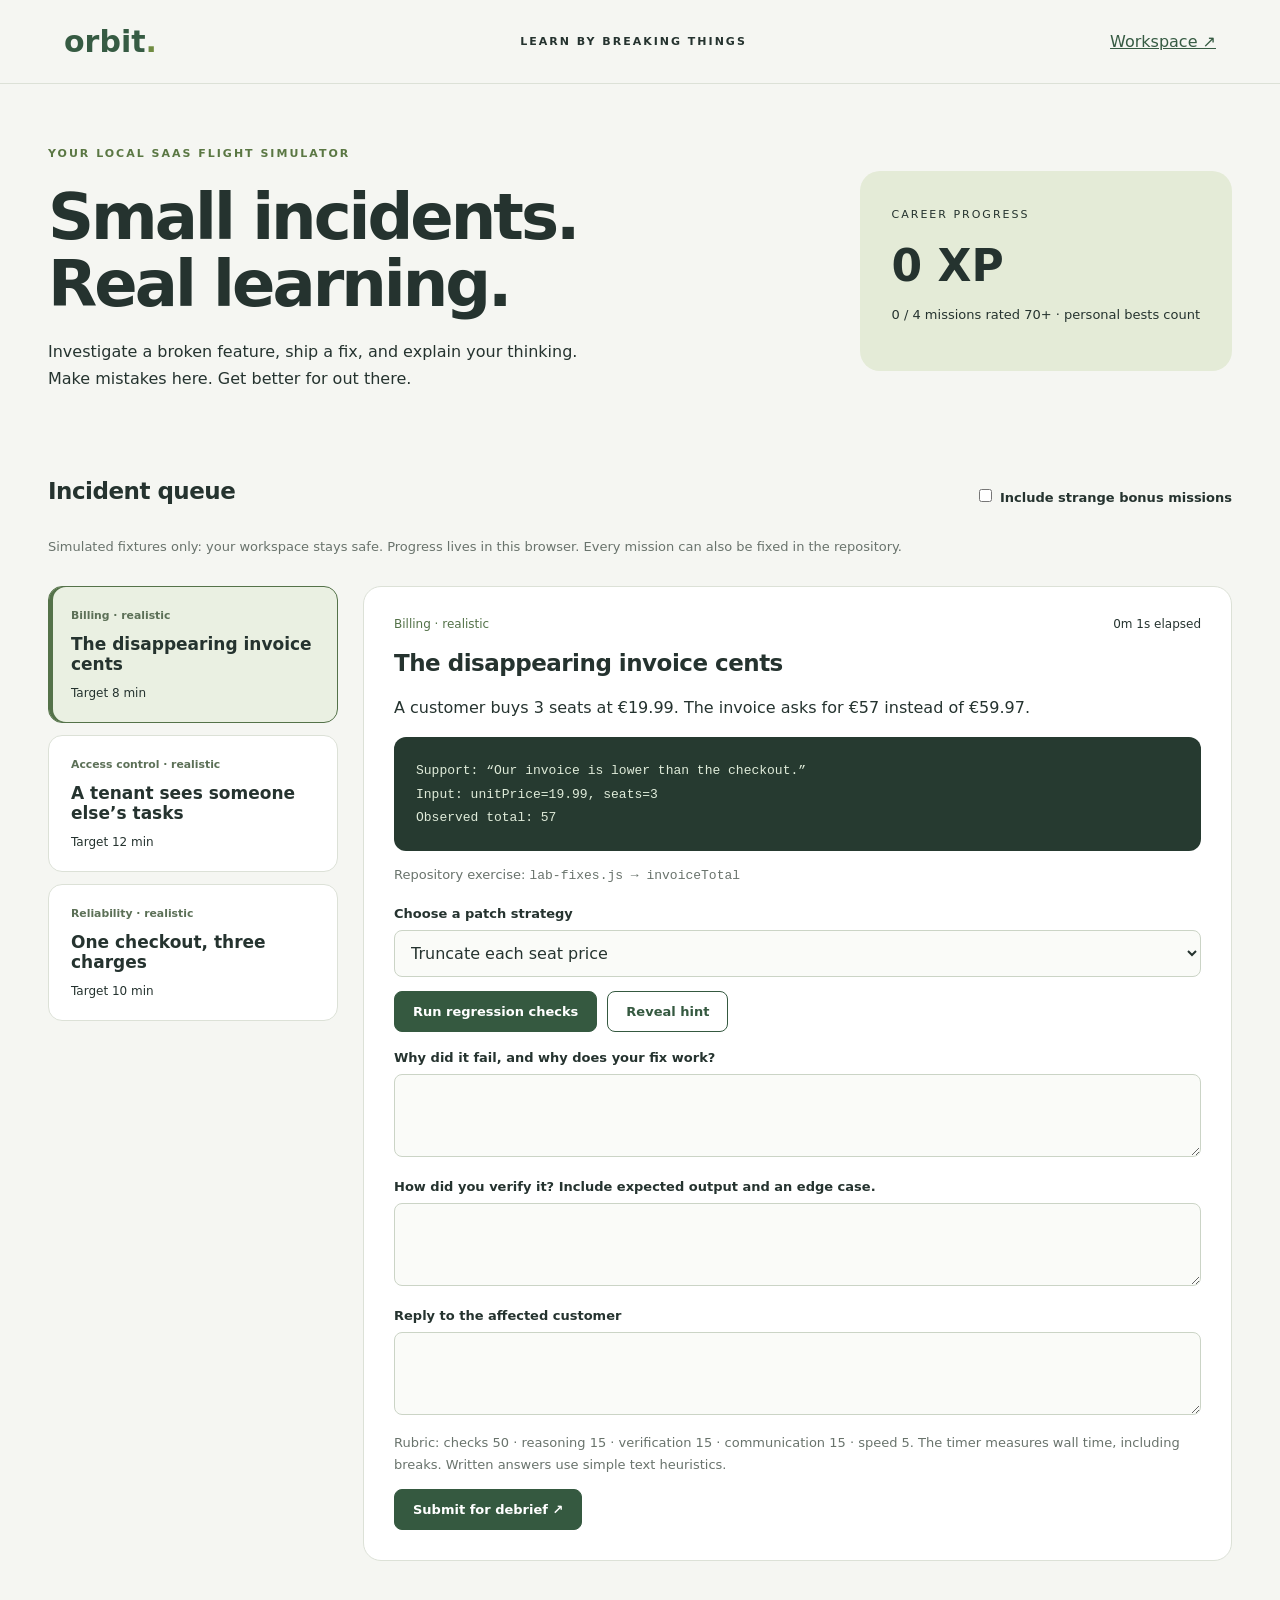
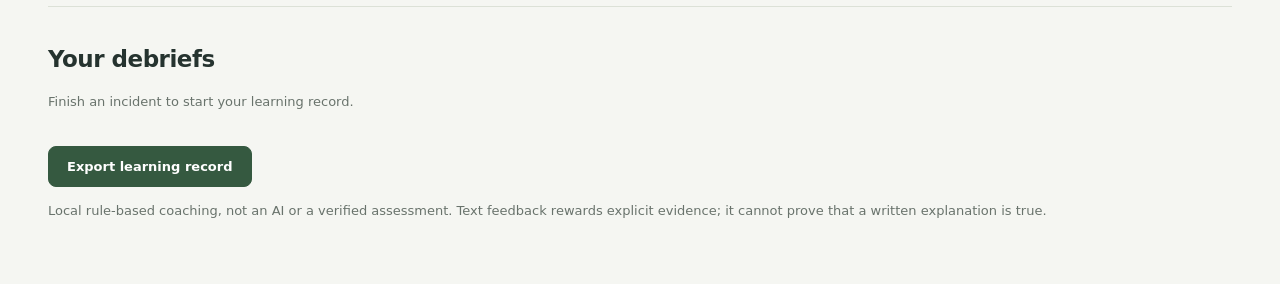
==== lab.html @ 15113c75 "Add challenge lab and incident exercises with tests - Updated .gitignore to include workflow files. " ====
<!doctype html>
<html lang="en">
<head><meta charset="utf-8"><meta name="viewport" content="width=device-width,initial-scale=1"><title>Orbit — Challenge lab</title><link rel="stylesheet" href="lab.css"></head>
<body>
<header><a class="brand" href="index.html">orbit<span>.</span></a><span>LEARN BY BREAKING THINGS</span><a href="index.html">Workspace ↗</a></header>
<main>
  <section class="hero"><div><p class="eyebrow">YOUR LOCAL SAAS FLIGHT SIMULATOR</p><h1>Small incidents.<br>Real learning.</h1><p>Investigate a broken feature, ship a fix, and explain your thinking. Make mistakes here. Get better for out there.</p></div><div class="rank"><span>CAREER PROGRESS</span><strong id="xp">0 XP</strong><p id="progress">Your first incident is waiting.</p></div></section>
  <div class="toolbar"><h2>Incident queue</h2><label><input type="checkbox" id="bonus"> Include strange bonus missions</label></div>
  <p class="muted">Simulated fixtures only: your workspace stays safe. Progress lives in this browser. Every mission can also be fixed in the repository.</p>
  <div class="layout"><nav id="missions" aria-label="Choose an incident"></nav><section id="incident" aria-live="polite"></section></div>
  <section class="history"><h2>Your debriefs</h2><div id="history"></div><button id="export" type="button">Export learning record</button><p class="muted">Local rule-based coaching, not an AI or a verified assessment. Text feedback rewards explicit evidence; it cannot prove that a written explanation is true.</p></section>
</main><script src="lab-engine.js"></script><script src="lab.js"></script>
</body></html>
---- lab.css ----
:root{font-family:system-ui,sans-serif;color:#25332f;background:#f5f6f2;font-synthesis:none}*{box-sizing:border-box}body{margin:0}header{padding:24px 5%;display:flex;align-items:center;justify-content:space-between;border-bottom:1px solid #dce1d7;gap:20px}a{color:#365b43}header>span,.eyebrow{font-size:11px;letter-spacing:2px;font-weight:700}.brand{font-size:30px;font-weight:800;text-decoration:none}.brand span{color:#708c42}main{max-width:1240px;margin:auto;padding:50px 28px}.hero{display:flex;justify-content:space-between;gap:40px;align-items:center;margin-bottom:50px}.hero h1{font-size:clamp(40px,5vw,66px);letter-spacing:-3px;line-height:1.05;margin:20px 0}.hero p{max-width:560px;line-height:1.7}.eyebrow{color:#5a7743}.rank{background:#e4ebd7;padding:32px;border-radius:20px;min-width:260px}.rank>span{font-size:11px;letter-spacing:2px}.rank strong{display:block;font-size:44px;margin-top:18px}.rank p{font-size:13px}.toolbar{display:flex;justify-content:space-between;gap:20px;align-items:center}.toolbar label{font-size:13px}.muted{color:#69736c;font-size:13px;line-height:1.7}.layout{display:grid;grid-template-columns:290px minmax(0,1fr);gap:25px;margin-top:28px}#missions{display:flex;flex-direction:column;gap:12px}.mission{display:flex;flex-direction:column;gap:12px;text-align:left;background:white;color:#25332f;border:1px solid #dce1d7;border-radius:14px;padding:22px}.mission.selected{border-color:#547249;background:#eaf0e2;box-shadow:inset 4px 0 #547249}.mission small{color:#5c7057}.mission strong{font-size:17px}.mission span{font-size:12px;font-weight:400}#incident{background:white;border:1px solid #dce1d7;border-radius:18px;padding:30px}h2{font-size:23px;letter-spacing:-.5px}p,li{line-height:1.65}pre{white-space:pre-wrap;overflow-wrap:anywhere;background:#263a30;color:#dfebd9;padding:22px;border-radius:12px;line-height:1.8;font-size:13px}.incident-head{display:flex;justify-content:space-between;gap:15px;font-size:12px}.pill{color:#547249}.actions{display:flex;gap:10px;margin-top:14px;flex-wrap:wrap}label{display:block;font-size:13px;font-weight:600;margin:18px 0 9px}select,textarea{width:100%;border:1px solid #cbd4c6;border-radius:8px;padding:12px;font:inherit;color:inherit;background:#fafbf8}textarea{resize:vertical}button{font:inherit;font-size:13px;font-weight:600;cursor:pointer;border:1px solid #355940;background:#355940;color:white;border-radius:8px;padding:12px 18px}button:hover{filter:brightness(.94)}button.quiet{background:white;color:#355940}:focus-visible{outline:3px solid #b59441;outline-offset:3px}.test{font-family:monospace;font-size:12px;padding:10px;border-radius:6px}.pass{background:#edf4e6;color:#37502d}.fail{background:#fff0e9;color:#9a3f25}#debrief:not(:empty){background:#f1f5e9;border-radius:12px;padding:22px;margin-top:25px}.history{margin-top:45px;border-top:1px solid #dce1d7;padding-top:20px}.record{padding:18px 0;border-bottom:1px solid #dce1d7}.record p{font-size:13px;white-space:pre-wrap;overflow-wrap:anywhere}.history>button{margin-top:20px}code{overflow-wrap:anywhere}@media(max-width:760px){header>span{display:none}main{padding:28px 18px}.hero{flex-direction:column;align-items:stretch;gap:20px}.hero h1{letter-spacing:-2px}.rank{padding:22px}.layout{grid-template-columns:1fr}.toolbar{align-items:start;flex-direction:column;gap:0}#incident{padding:20px}.incident-head{flex-wrap:wrap}}
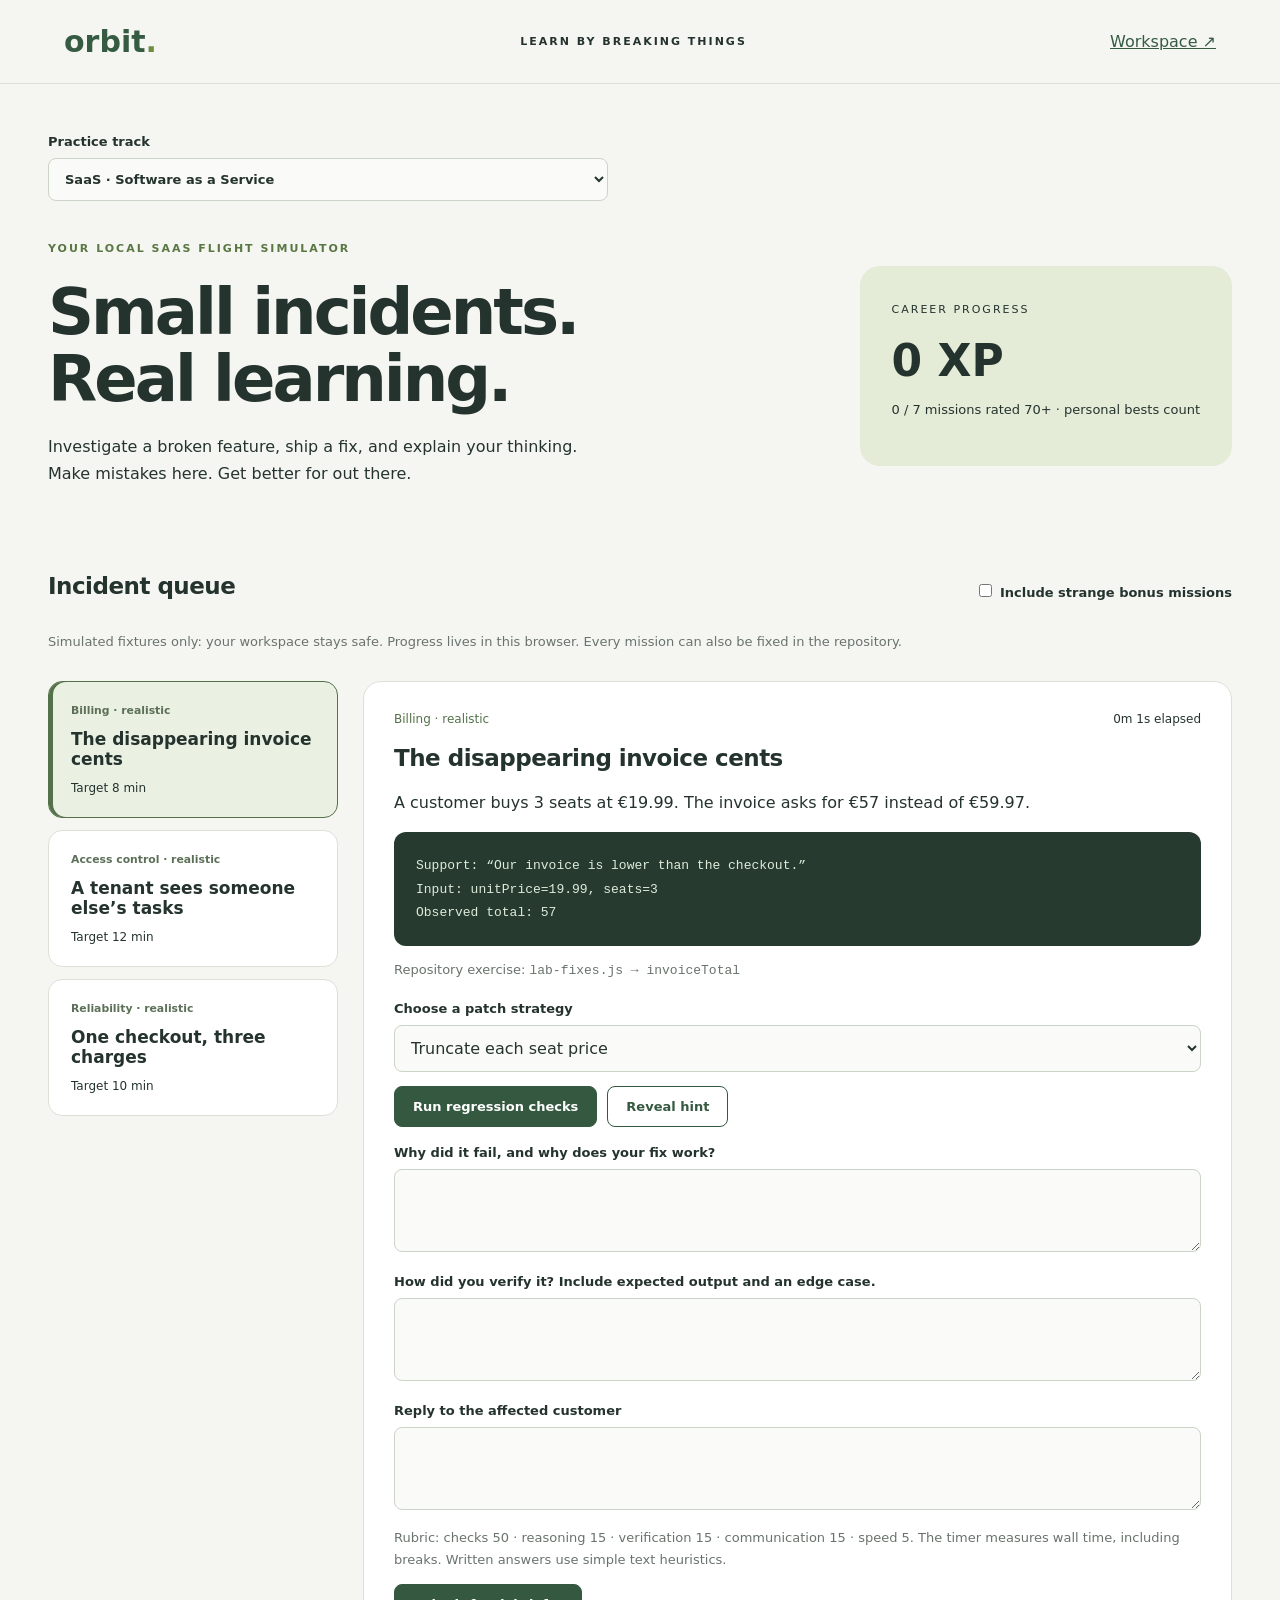
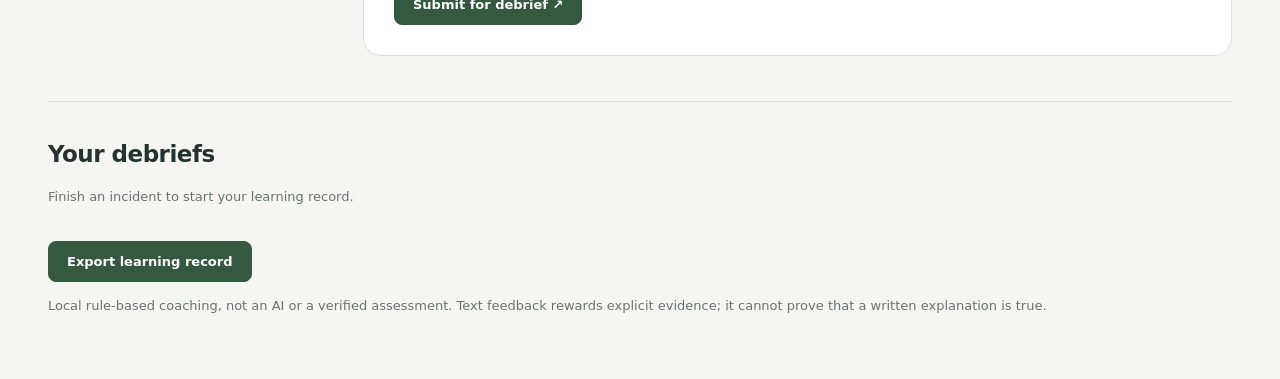
==== commit a02dd007: "Add VSCode settings for terminal auto-approval and YAML schema association - Introduced a new settin" ====
--- a/lab.html
+++ b/lab.html
@@ -4,6 +4,7 @@
 <body>
 <header><a class="brand" href="index.html">orbit<span>.</span></a><span>LEARN BY BREAKING THINGS</span><a href="index.html">Workspace ↗</a></header>
 <main>
+  <label class="track-picker" for="track">Practice track<select id="track"><option value="saas">SaaS · Software as a Service</option><option value="cpaas">CPaaS · Communications Platform as a Service</option></select></label>
   <section class="hero"><div><p class="eyebrow">YOUR LOCAL SAAS FLIGHT SIMULATOR</p><h1>Small incidents.<br>Real learning.</h1><p>Investigate a broken feature, ship a fix, and explain your thinking. Make mistakes here. Get better for out there.</p></div><div class="rank"><span>CAREER PROGRESS</span><strong id="xp">0 XP</strong><p id="progress">Your first incident is waiting.</p></div></section>
   <div class="toolbar"><h2>Incident queue</h2><label><input type="checkbox" id="bonus"> Include strange bonus missions</label></div>
   <p class="muted">Simulated fixtures only: your workspace stays safe. Progress lives in this browser. Every mission can also be fixed in the repository.</p>
--- a/lab.css
+++ b/lab.css
@@ -1 +1,3 @@
 :root{font-family:system-ui,sans-serif;color:#25332f;background:#f5f6f2;font-synthesis:none}*{box-sizing:border-box}body{margin:0}header{padding:24px 5%;display:flex;align-items:center;justify-content:space-between;border-bottom:1px solid #dce1d7;gap:20px}a{color:#365b43}header>span,.eyebrow{font-size:11px;letter-spacing:2px;font-weight:700}.brand{font-size:30px;font-weight:800;text-decoration:none}.brand span{color:#708c42}main{max-width:1240px;margin:auto;padding:50px 28px}.hero{display:flex;justify-content:space-between;gap:40px;align-items:center;margin-bottom:50px}.hero h1{font-size:clamp(40px,5vw,66px);letter-spacing:-3px;line-height:1.05;margin:20px 0}.hero p{max-width:560px;line-height:1.7}.eyebrow{color:#5a7743}.rank{background:#e4ebd7;padding:32px;border-radius:20px;min-width:260px}.rank>span{font-size:11px;letter-spacing:2px}.rank strong{display:block;font-size:44px;margin-top:18px}.rank p{font-size:13px}.toolbar{display:flex;justify-content:space-between;gap:20px;align-items:center}.toolbar label{font-size:13px}.muted{color:#69736c;font-size:13px;line-height:1.7}.layout{display:grid;grid-template-columns:290px minmax(0,1fr);gap:25px;margin-top:28px}#missions{display:flex;flex-direction:column;gap:12px}.mission{display:flex;flex-direction:column;gap:12px;text-align:left;background:white;color:#25332f;border:1px solid #dce1d7;border-radius:14px;padding:22px}.mission.selected{border-color:#547249;background:#eaf0e2;box-shadow:inset 4px 0 #547249}.mission small{color:#5c7057}.mission strong{font-size:17px}.mission span{font-size:12px;font-weight:400}#incident{background:white;border:1px solid #dce1d7;border-radius:18px;padding:30px}h2{font-size:23px;letter-spacing:-.5px}p,li{line-height:1.65}pre{white-space:pre-wrap;overflow-wrap:anywhere;background:#263a30;color:#dfebd9;padding:22px;border-radius:12px;line-height:1.8;font-size:13px}.incident-head{display:flex;justify-content:space-between;gap:15px;font-size:12px}.pill{color:#547249}.actions{display:flex;gap:10px;margin-top:14px;flex-wrap:wrap}label{display:block;font-size:13px;font-weight:600;margin:18px 0 9px}select,textarea{width:100%;border:1px solid #cbd4c6;border-radius:8px;padding:12px;font:inherit;color:inherit;background:#fafbf8}textarea{resize:vertical}button{font:inherit;font-size:13px;font-weight:600;cursor:pointer;border:1px solid #355940;background:#355940;color:white;border-radius:8px;padding:12px 18px}button:hover{filter:brightness(.94)}button.quiet{background:white;color:#355940}:focus-visible{outline:3px solid #b59441;outline-offset:3px}.test{font-family:monospace;font-size:12px;padding:10px;border-radius:6px}.pass{background:#edf4e6;color:#37502d}.fail{background:#fff0e9;color:#9a3f25}#debrief:not(:empty){background:#f1f5e9;border-radius:12px;padding:22px;margin-top:25px}.history{margin-top:45px;border-top:1px solid #dce1d7;padding-top:20px}.record{padding:18px 0;border-bottom:1px solid #dce1d7}.record p{font-size:13px;white-space:pre-wrap;overflow-wrap:anywhere}.history>button{margin-top:20px}code{overflow-wrap:anywhere}@media(max-width:760px){header>span{display:none}main{padding:28px 18px}.hero{flex-direction:column;align-items:stretch;gap:20px}.hero h1{letter-spacing:-2px}.rank{padding:22px}.layout{grid-template-columns:1fr}.toolbar{align-items:start;flex-direction:column;gap:0}#incident{padding:20px}.incident-head{flex-wrap:wrap}}
+
+.track-picker{max-width:560px;margin:0 0 28px}.track-picker select{margin-top:9px}
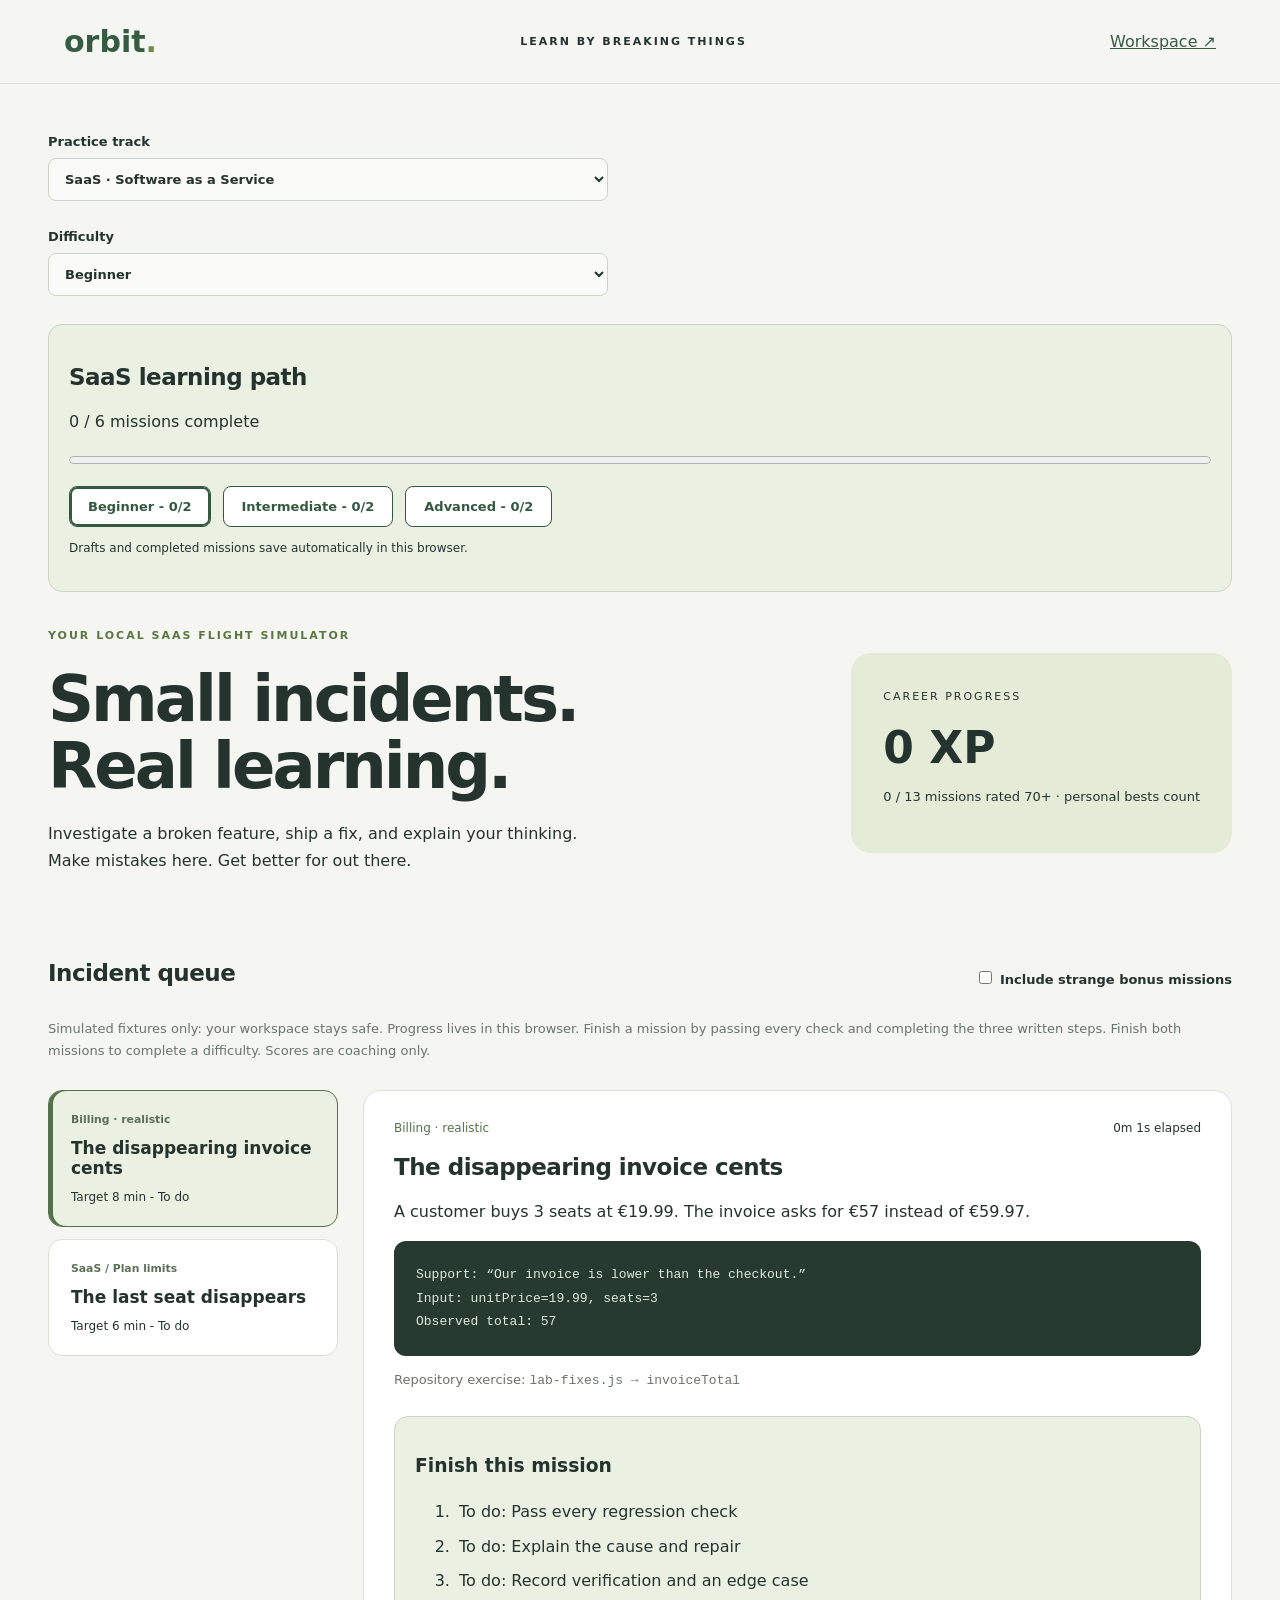
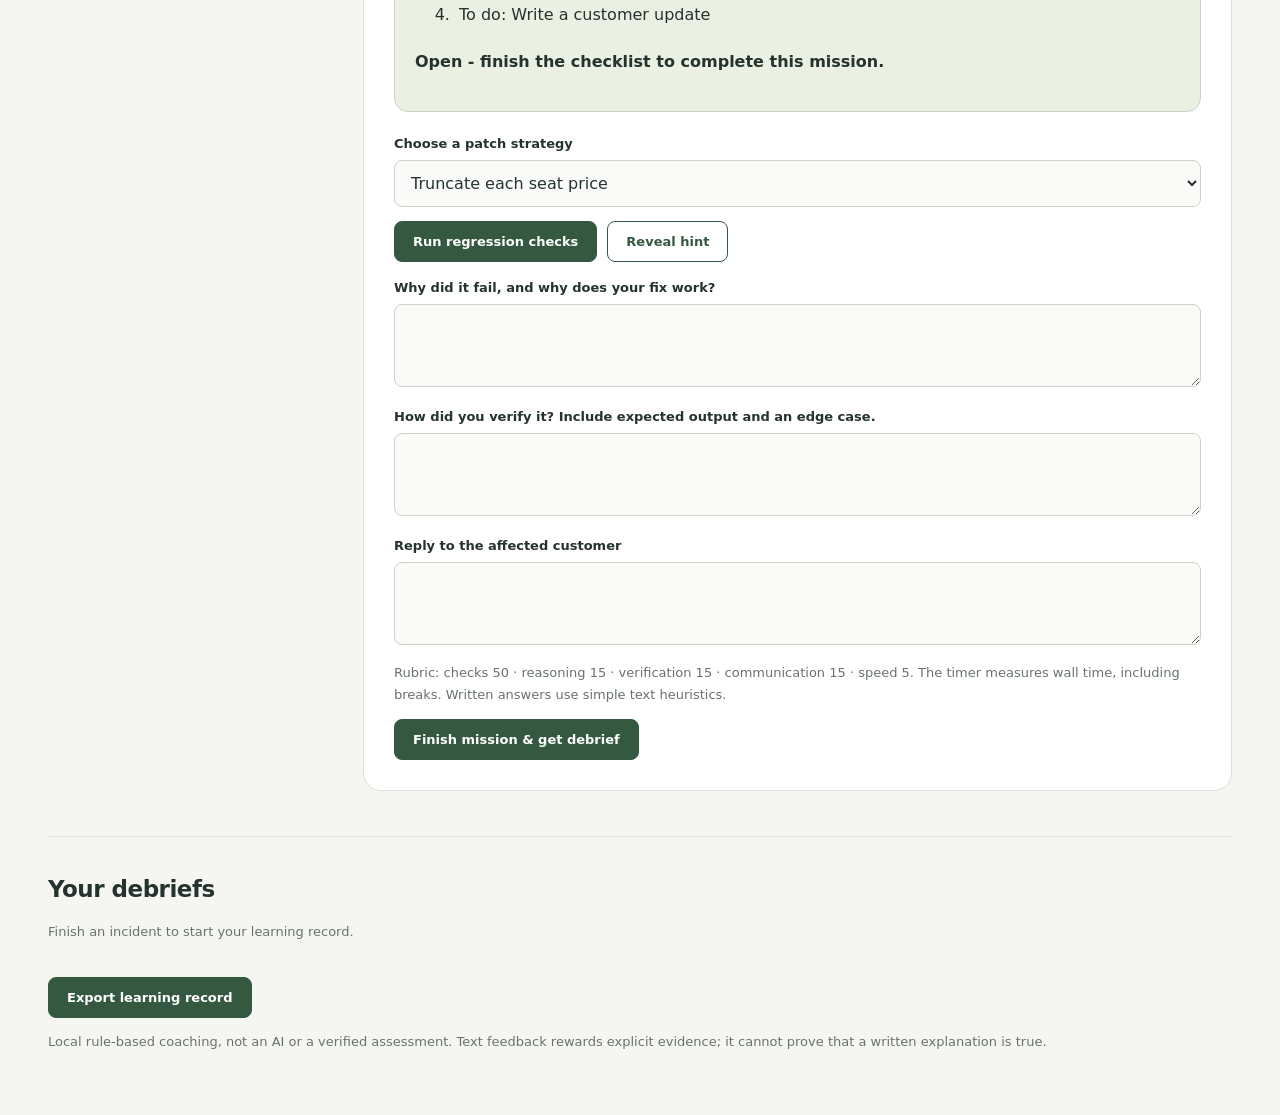
==== commit b1c40946: "feat: enhance lab functionality with new exercises and curriculum tracking - Added new functions for" ====
--- a/lab.html
+++ b/lab.html
@@ -5,10 +5,12 @@
 <header><a class="brand" href="index.html">orbit<span>.</span></a><span>LEARN BY BREAKING THINGS</span><a href="index.html">Workspace ↗</a></header>
 <main>
   <label class="track-picker" for="track">Practice track<select id="track"><option value="saas">SaaS · Software as a Service</option><option value="cpaas">CPaaS · Communications Platform as a Service</option></select></label>
+  <label class="track-picker" for="difficulty">Difficulty<select id="difficulty"><option value="beginner">Beginner</option><option value="intermediate">Intermediate</option><option value="advanced">Advanced</option></select></label>
+  <section id="curriculum" class="curriculum" aria-live="polite"></section>
   <section class="hero"><div><p class="eyebrow">YOUR LOCAL SAAS FLIGHT SIMULATOR</p><h1>Small incidents.<br>Real learning.</h1><p>Investigate a broken feature, ship a fix, and explain your thinking. Make mistakes here. Get better for out there.</p></div><div class="rank"><span>CAREER PROGRESS</span><strong id="xp">0 XP</strong><p id="progress">Your first incident is waiting.</p></div></section>
   <div class="toolbar"><h2>Incident queue</h2><label><input type="checkbox" id="bonus"> Include strange bonus missions</label></div>
-  <p class="muted">Simulated fixtures only: your workspace stays safe. Progress lives in this browser. Every mission can also be fixed in the repository.</p>
-  <div class="layout"><nav id="missions" aria-label="Choose an incident"></nav><section id="incident" aria-live="polite"></section></div>
+  <p class="muted">Simulated fixtures only: your workspace stays safe. Progress lives in this browser. Finish a mission by passing every check and completing the three written steps. Finish both missions to complete a difficulty. Scores are coaching only.</p>
+  <div class="layout"><nav id="missions" aria-label="Choose an incident"></nav><section id="incident"></section></div>
   <section class="history"><h2>Your debriefs</h2><div id="history"></div><button id="export" type="button">Export learning record</button><p class="muted">Local rule-based coaching, not an AI or a verified assessment. Text feedback rewards explicit evidence; it cannot prove that a written explanation is true.</p></section>
 </main><script src="lab-engine.js"></script><script src="lab.js"></script>
 </body></html>
--- a/lab.css
+++ b/lab.css
@@ -1,3 +1,5 @@
 :root{font-family:system-ui,sans-serif;color:#25332f;background:#f5f6f2;font-synthesis:none}*{box-sizing:border-box}body{margin:0}header{padding:24px 5%;display:flex;align-items:center;justify-content:space-between;border-bottom:1px solid #dce1d7;gap:20px}a{color:#365b43}header>span,.eyebrow{font-size:11px;letter-spacing:2px;font-weight:700}.brand{font-size:30px;font-weight:800;text-decoration:none}.brand span{color:#708c42}main{max-width:1240px;margin:auto;padding:50px 28px}.hero{display:flex;justify-content:space-between;gap:40px;align-items:center;margin-bottom:50px}.hero h1{font-size:clamp(40px,5vw,66px);letter-spacing:-3px;line-height:1.05;margin:20px 0}.hero p{max-width:560px;line-height:1.7}.eyebrow{color:#5a7743}.rank{background:#e4ebd7;padding:32px;border-radius:20px;min-width:260px}.rank>span{font-size:11px;letter-spacing:2px}.rank strong{display:block;font-size:44px;margin-top:18px}.rank p{font-size:13px}.toolbar{display:flex;justify-content:space-between;gap:20px;align-items:center}.toolbar label{font-size:13px}.muted{color:#69736c;font-size:13px;line-height:1.7}.layout{display:grid;grid-template-columns:290px minmax(0,1fr);gap:25px;margin-top:28px}#missions{display:flex;flex-direction:column;gap:12px}.mission{display:flex;flex-direction:column;gap:12px;text-align:left;background:white;color:#25332f;border:1px solid #dce1d7;border-radius:14px;padding:22px}.mission.selected{border-color:#547249;background:#eaf0e2;box-shadow:inset 4px 0 #547249}.mission small{color:#5c7057}.mission strong{font-size:17px}.mission span{font-size:12px;font-weight:400}#incident{background:white;border:1px solid #dce1d7;border-radius:18px;padding:30px}h2{font-size:23px;letter-spacing:-.5px}p,li{line-height:1.65}pre{white-space:pre-wrap;overflow-wrap:anywhere;background:#263a30;color:#dfebd9;padding:22px;border-radius:12px;line-height:1.8;font-size:13px}.incident-head{display:flex;justify-content:space-between;gap:15px;font-size:12px}.pill{color:#547249}.actions{display:flex;gap:10px;margin-top:14px;flex-wrap:wrap}label{display:block;font-size:13px;font-weight:600;margin:18px 0 9px}select,textarea{width:100%;border:1px solid #cbd4c6;border-radius:8px;padding:12px;font:inherit;color:inherit;background:#fafbf8}textarea{resize:vertical}button{font:inherit;font-size:13px;font-weight:600;cursor:pointer;border:1px solid #355940;background:#355940;color:white;border-radius:8px;padding:12px 18px}button:hover{filter:brightness(.94)}button.quiet{background:white;color:#355940}:focus-visible{outline:3px solid #b59441;outline-offset:3px}.test{font-family:monospace;font-size:12px;padding:10px;border-radius:6px}.pass{background:#edf4e6;color:#37502d}.fail{background:#fff0e9;color:#9a3f25}#debrief:not(:empty){background:#f1f5e9;border-radius:12px;padding:22px;margin-top:25px}.history{margin-top:45px;border-top:1px solid #dce1d7;padding-top:20px}.record{padding:18px 0;border-bottom:1px solid #dce1d7}.record p{font-size:13px;white-space:pre-wrap;overflow-wrap:anywhere}.history>button{margin-top:20px}code{overflow-wrap:anywhere}@media(max-width:760px){header>span{display:none}main{padding:28px 18px}.hero{flex-direction:column;align-items:stretch;gap:20px}.hero h1{letter-spacing:-2px}.rank{padding:22px}.layout{grid-template-columns:1fr}.toolbar{align-items:start;flex-direction:column;gap:0}#incident{padding:20px}.incident-head{flex-wrap:wrap}}
 
 .track-picker{max-width:560px;margin:0 0 28px}.track-picker select{margin-top:9px}
+
+.curriculum,.finish-panel{background:#eaf0e2;border:1px solid #cbd4c6;border-radius:14px;padding:20px;margin-bottom:24px}.level-grid{display:flex;gap:12px;flex-wrap:wrap}.level-grid button{text-transform:capitalize}.current-level{box-shadow:inset 0 0 0 2px #355940}progress{width:100%;accent-color:#355940;margin-bottom:18px}.finish-panel{margin-top:24px}.finish-panel li{padding:4px}#completionStatus{font-weight:600}#saveStatus{font-size:12px}
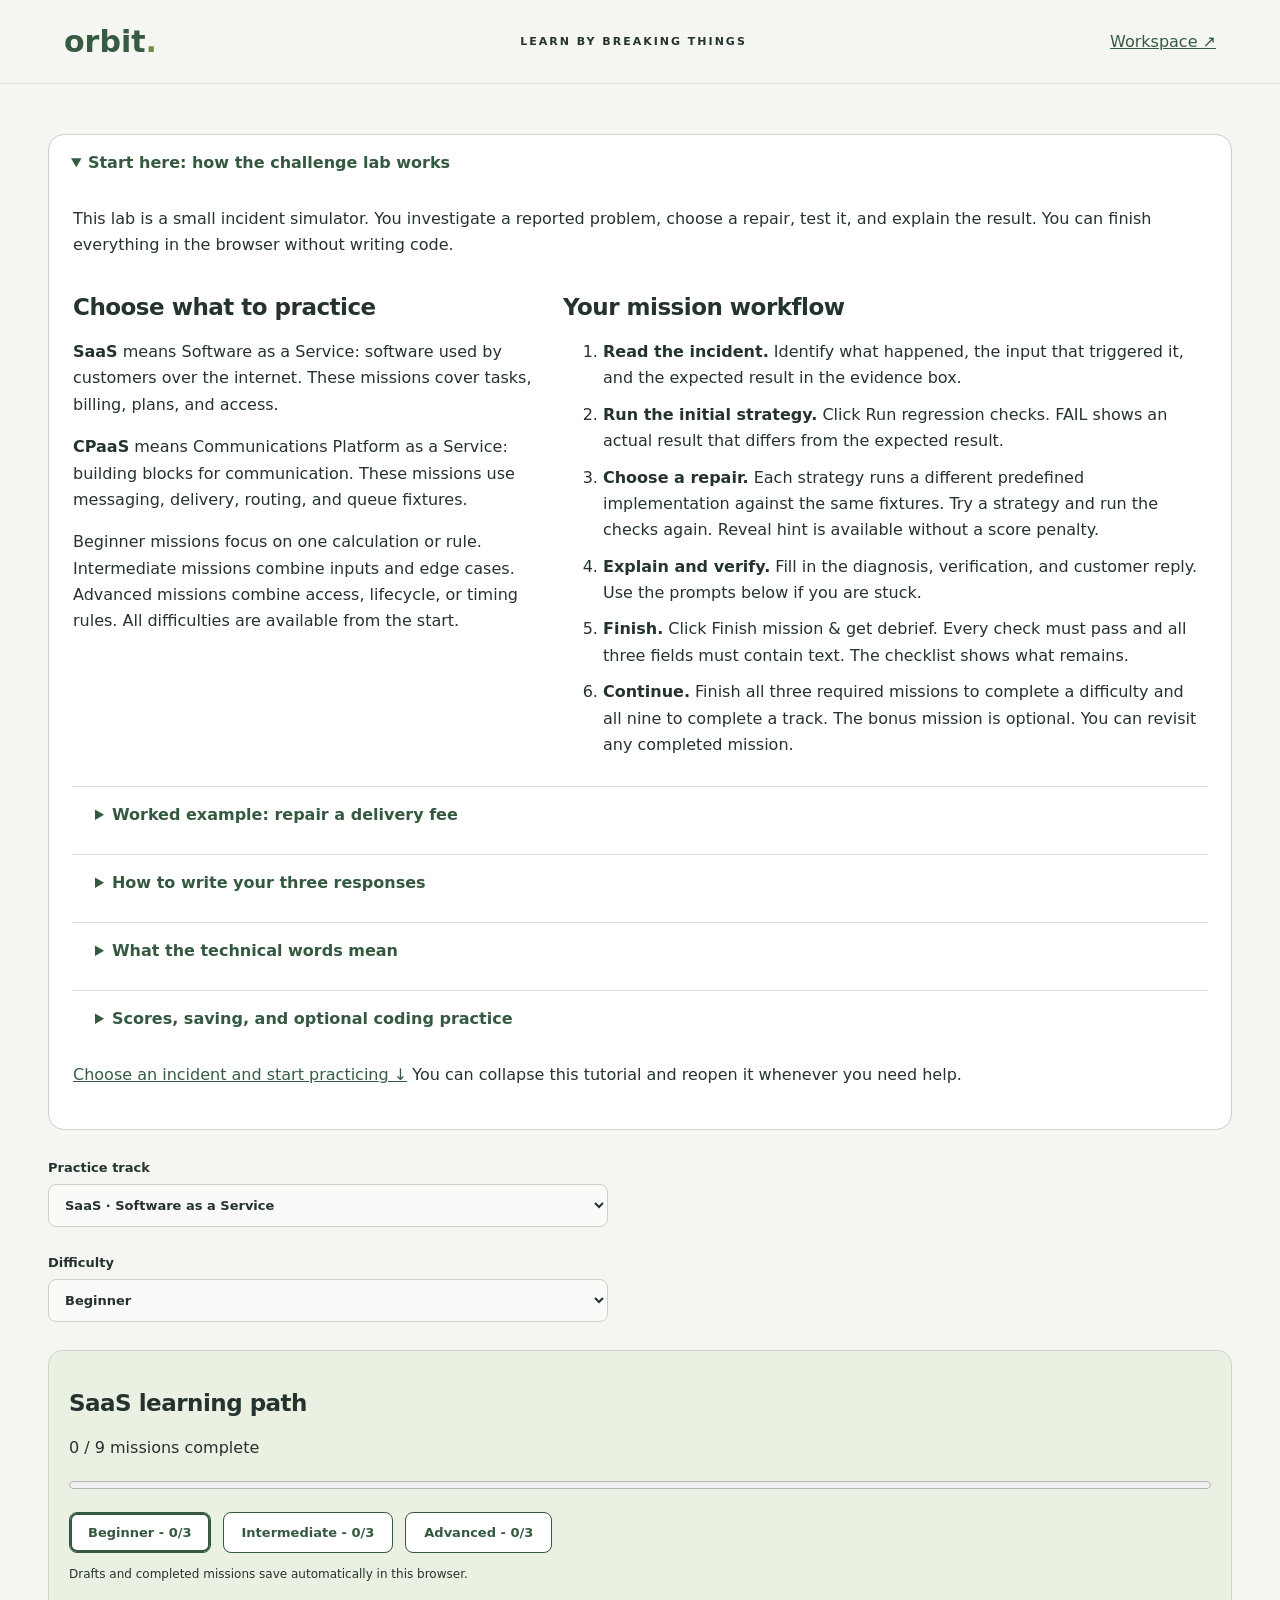
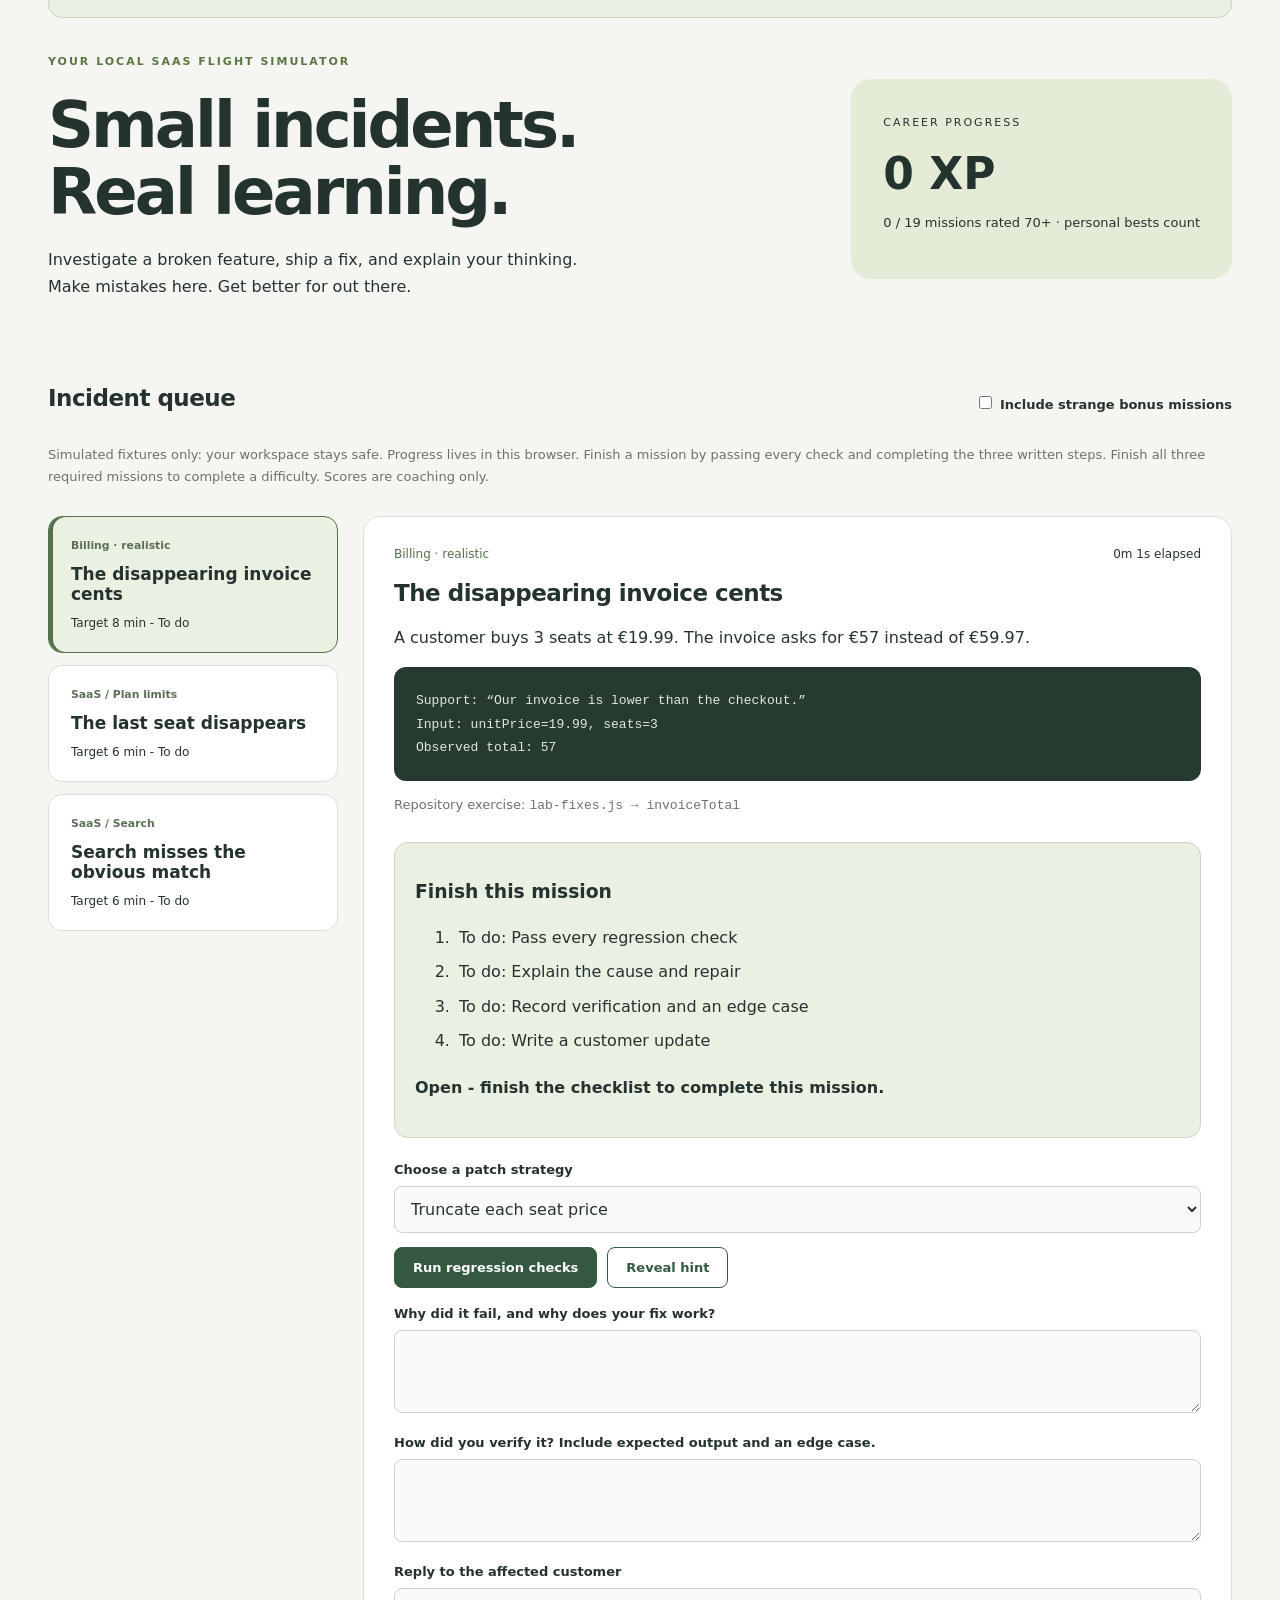
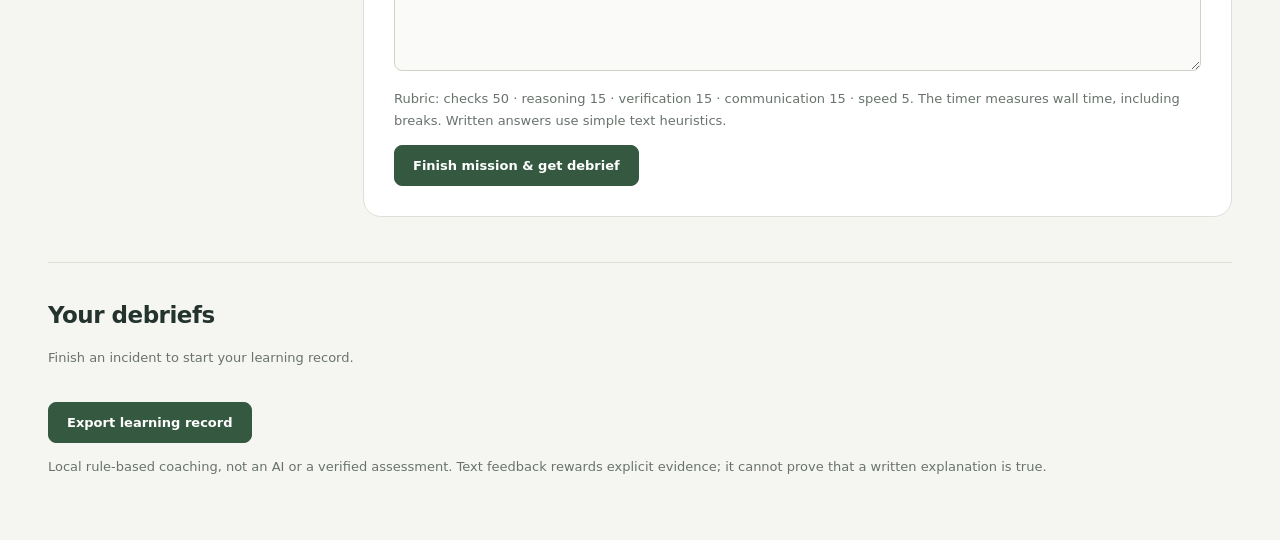
==== commit c54ac074: "feat: expand challenge lab with new missions and enhance tutorial guidance" ====
--- a/lab.html
+++ b/lab.html
@@ -4,12 +4,57 @@
 <body>
 <header><a class="brand" href="index.html">orbit<span>.</span></a><span>LEARN BY BREAKING THINGS</span><a href="index.html">Workspace ↗</a></header>
 <main>
+  <details class="tutorial" id="tutorial" open>
+    <summary>Start here: how the challenge lab works</summary>
+    <div class="tutorial-body">
+      <p>This lab is a small incident simulator. You investigate a reported problem, choose a repair, test it, and explain the result. You can finish everything in the browser without writing code.</p>
+      <div class="tutorial-grid">
+        <section><h2>Choose what to practice</h2><p><strong>SaaS</strong> means Software as a Service: software used by customers over the internet. These missions cover tasks, billing, plans, and access.</p><p><strong>CPaaS</strong> means Communications Platform as a Service: building blocks for communication. These missions use messaging, delivery, routing, and queue fixtures.</p><p>Beginner missions focus on one calculation or rule. Intermediate missions combine inputs and edge cases. Advanced missions combine access, lifecycle, or timing rules. All difficulties are available from the start.</p></section>
+        <section><h2>Your mission workflow</h2><ol>
+          <li><strong>Read the incident.</strong> Identify what happened, the input that triggered it, and the expected result in the evidence box.</li>
+          <li><strong>Run the initial strategy.</strong> Click Run regression checks. FAIL shows an actual result that differs from the expected result.</li>
+          <li><strong>Choose a repair.</strong> Each strategy runs a different predefined implementation against the same fixtures. Try a strategy and run the checks again. Reveal hint is available without a score penalty.</li>
+          <li><strong>Explain and verify.</strong> Fill in the diagnosis, verification, and customer reply. Use the prompts below if you are stuck.</li>
+          <li><strong>Finish.</strong> Click Finish mission &amp; get debrief. Every check must pass and all three fields must contain text. The checklist shows what remains.</li>
+          <li><strong>Continue.</strong> Finish all three required missions to complete a difficulty and all nine to complete a track. The bonus mission is optional. You can revisit any completed mission.</li>
+        </ol></section>
+      </div>
+      <details><summary>Worked example: repair a delivery fee</summary>
+        <p>This separate example does not complete a mission or earn XP.</p>
+        <p><strong>Report:</strong> A customer orders three packages. The delivery fee is 2 credits per package, but checkout asks for 5 credits. Evidence: packages = 3, fee = 2, actual = 3 + 2 = 5; expected = 3 &times; 2 = 6.</p>
+        <p><strong>Repair:</strong> Multiply package count by the per-package fee. Adding the inputs uses the wrong operation.</p>
+        <pre>Before repair: 3 packages x 2 credits -> actual 5, expected 6 -> FAIL
+After repair:  3 packages x 2 credits -> actual 6, expected 6 -> PASS
+Edge case:    0 packages x 2 credits -> actual 0, expected 0 -> PASS</pre>
+        <p><strong>Diagnosis:</strong> The fee was wrong because checkout added the package count to the unit fee instead of multiplying. Multiplication charges the stated fee once for each package.</p>
+        <p><strong>Verification:</strong> I ran a regression test with three packages at two credits and expected six credits. I checked the zero-package edge case and expected zero credits.</p>
+        <p><strong>Customer reply:</strong> Your checkout delivery estimate was affected by a calculation error. The estimate now multiplies the package count by the fee. We will check the next estimate for the same issue.</p>
+      </details>
+      <details><summary>How to write your three responses</summary>
+        <ul><li><strong>Diagnosis:</strong> ?When [input] happened, [old behavior] caused [problem] because [reason]. The repair [change] produces [correct behavior].?</li>
+        <li><strong>Verification:</strong> ?I tested [exact input] and expected [exact output]. I also tested [empty, zero, duplicate, unknown, or boundary input] and expected [output].? Use cases you actually ran.</li>
+        <li><strong>Customer reply:</strong> ?The issue affected [feature/impact]. We changed [plain-language repair]. Next we will [specific follow-up].? In the lab this describes the simulated incident.</li></ul>
+        <p>Completion only checks that these fields contain text; it cannot prove the explanation is correct. The coaching rubric rewards detail, causal reasoning, expected outputs, an edge case, and a clear customer update.</p>
+      </details>
+      <details><summary>What the technical words mean</summary>
+        <dl><dt>Fixture</dt><dd>A small, fixed sample of input data and its expected output.</dd><dt>Regression check</dt><dd>A repeatable check that catches a broken behavior and confirms the repair keeps working.</dd><dt>Edge case</dt><dd>An input at a limit or outside the ordinary path, such as an empty list, exact expiry time, or duplicate request.</dd><dt>Tenant</dt><dd>A customer organization. A tenant check keeps one organization's records separate from another's.</dd><dt>Idempotency</dt><dd>Repeating the same operation has the same effect as doing it once. The retry missions use request IDs to recognize repeats.</dd><dt>Callback</dt><dd>An update received after an earlier request, such as a delivery status. Updates can arrive late or repeat in these fixtures.</dd><dt>Quota / time to live</dt><dd>A quota limits usage. A time to live limits how long an item remains usable; the queue expiry mission uses an explicit expiry time.</dd></dl>
+      </details>
+      <details><summary>Scores, saving, and optional coding practice</summary>
+        <p>Scores award up to 50 points for checks, 15 for reasoning, 15 for verification, 15 for communication, and 5 for speed. All checks must pass to earn speed points. Taking longer never prevents completion. Your best retained score per mission counts toward XP; XP and completion are separate.</p>
+        <p>Drafts, timers, selected track/difficulty, and completions save automatically in this browser. Timers include breaks and time away. Export learning record downloads your saved course data and recent debriefs; there is currently no import button. Clearing site data or switching browser/device does not carry your progress with you.</p>
+        <p>The browser runs predefined strategy simulations. It does not execute your JavaScript or modify files. For optional coding practice, repair the named function in <code>lab-fixes.js</code> and run <code>node --test tests/lab-exercises.test.cjs</code> locally with Node 22 or newer. Those tests intentionally fail until repaired. File repairs and browser completion are separate.</p>
+        <p>All data and provider rules are simplified fixtures. No messages, payments, or customer changes are sent.</p>
+      </details>
+      <p><a href="#missions">Choose an incident and start practicing &darr;</a> You can collapse this tutorial and reopen it whenever you need help.</p>
+    </div>
+  </details>
+
   <label class="track-picker" for="track">Practice track<select id="track"><option value="saas">SaaS · Software as a Service</option><option value="cpaas">CPaaS · Communications Platform as a Service</option></select></label>
   <label class="track-picker" for="difficulty">Difficulty<select id="difficulty"><option value="beginner">Beginner</option><option value="intermediate">Intermediate</option><option value="advanced">Advanced</option></select></label>
   <section id="curriculum" class="curriculum" aria-live="polite"></section>
   <section class="hero"><div><p class="eyebrow">YOUR LOCAL SAAS FLIGHT SIMULATOR</p><h1>Small incidents.<br>Real learning.</h1><p>Investigate a broken feature, ship a fix, and explain your thinking. Make mistakes here. Get better for out there.</p></div><div class="rank"><span>CAREER PROGRESS</span><strong id="xp">0 XP</strong><p id="progress">Your first incident is waiting.</p></div></section>
   <div class="toolbar"><h2>Incident queue</h2><label><input type="checkbox" id="bonus"> Include strange bonus missions</label></div>
-  <p class="muted">Simulated fixtures only: your workspace stays safe. Progress lives in this browser. Finish a mission by passing every check and completing the three written steps. Finish both missions to complete a difficulty. Scores are coaching only.</p>
+  <p class="muted">Simulated fixtures only: your workspace stays safe. Progress lives in this browser. Finish a mission by passing every check and completing the three written steps. Finish all three required missions to complete a difficulty. Scores are coaching only.</p>
   <div class="layout"><nav id="missions" aria-label="Choose an incident"></nav><section id="incident"></section></div>
   <section class="history"><h2>Your debriefs</h2><div id="history"></div><button id="export" type="button">Export learning record</button><p class="muted">Local rule-based coaching, not an AI or a verified assessment. Text feedback rewards explicit evidence; it cannot prove that a written explanation is true.</p></section>
 </main><script src="lab-engine.js"></script><script src="lab.js"></script>
--- a/lab.css
+++ b/lab.css
@@ -3,3 +3,5 @@
 .track-picker{max-width:560px;margin:0 0 28px}.track-picker select{margin-top:9px}
 
 .curriculum,.finish-panel{background:#eaf0e2;border:1px solid #cbd4c6;border-radius:14px;padding:20px;margin-bottom:24px}.level-grid{display:flex;gap:12px;flex-wrap:wrap}.level-grid button{text-transform:capitalize}.current-level{box-shadow:inset 0 0 0 2px #355940}progress{width:100%;accent-color:#355940;margin-bottom:18px}.finish-panel{margin-top:24px}.finish-panel li{padding:4px}#completionStatus{font-weight:600}#saveStatus{font-size:12px}
+
+.tutorial{background:#fff;border:1px solid #cbd4c6;border-radius:16px;margin-bottom:30px;overflow:hidden}.tutorial summary{cursor:pointer;padding:18px 22px;font-weight:700;color:#355940}.tutorial summary:hover{background:#f1f5e9}.tutorial-body{padding:0 24px 24px}.tutorial-grid{display:grid;grid-template-columns:1fr 1.4fr;gap:30px}.tutorial-body details{border-top:1px solid #dce1d7;margin-top:12px}.tutorial-body details>p,.tutorial-body details>pre,.tutorial-body details>ul,.tutorial-body details>dl{margin-left:16px;margin-right:16px}.tutorial li{margin-bottom:10px}.tutorial dt{font-weight:700;margin-top:14px}.tutorial dd{margin:5px 0 10px;line-height:1.65}#missions{scroll-margin-top:20px}.tutorial summary:focus-visible{outline:3px solid #b59441;outline-offset:-4px}@media(max-width:760px){.tutorial-grid{grid-template-columns:1fr;gap:0}.tutorial-body{padding:0 16px 20px}.tutorial summary{padding:16px}}
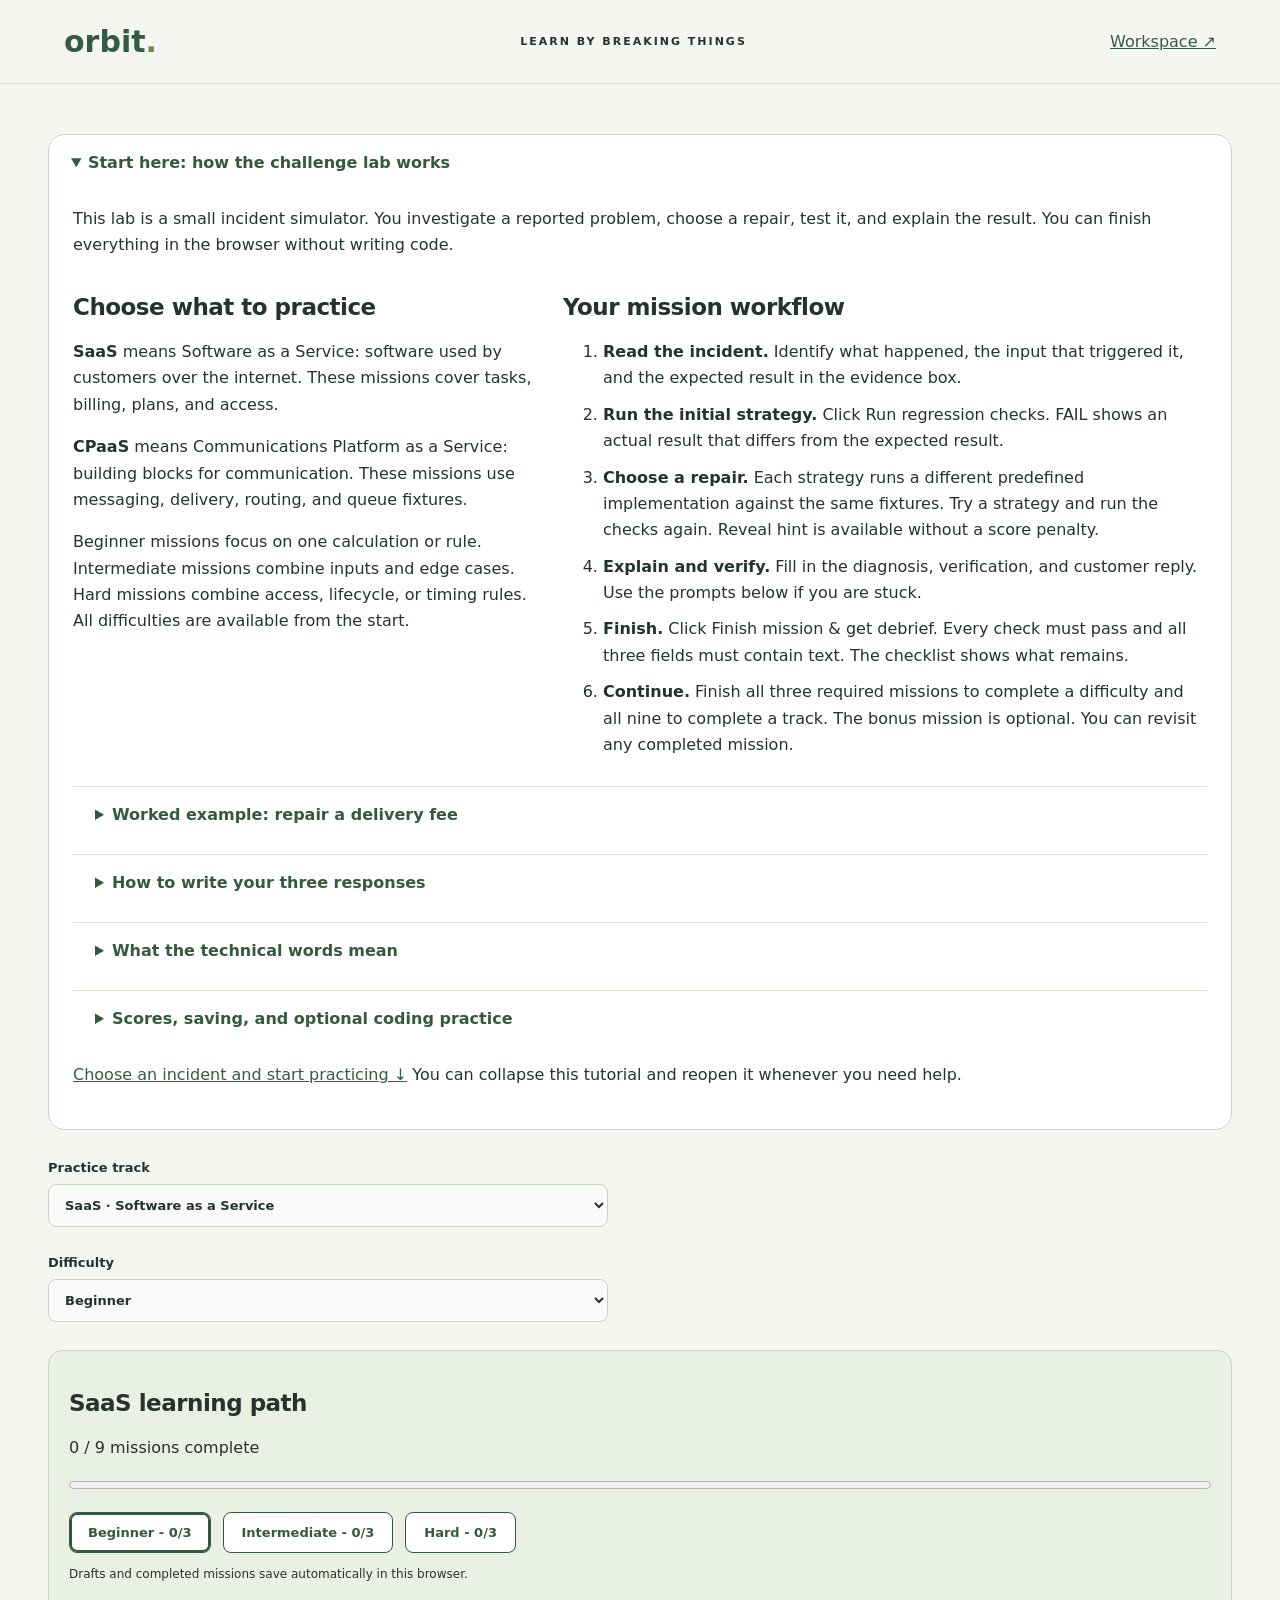
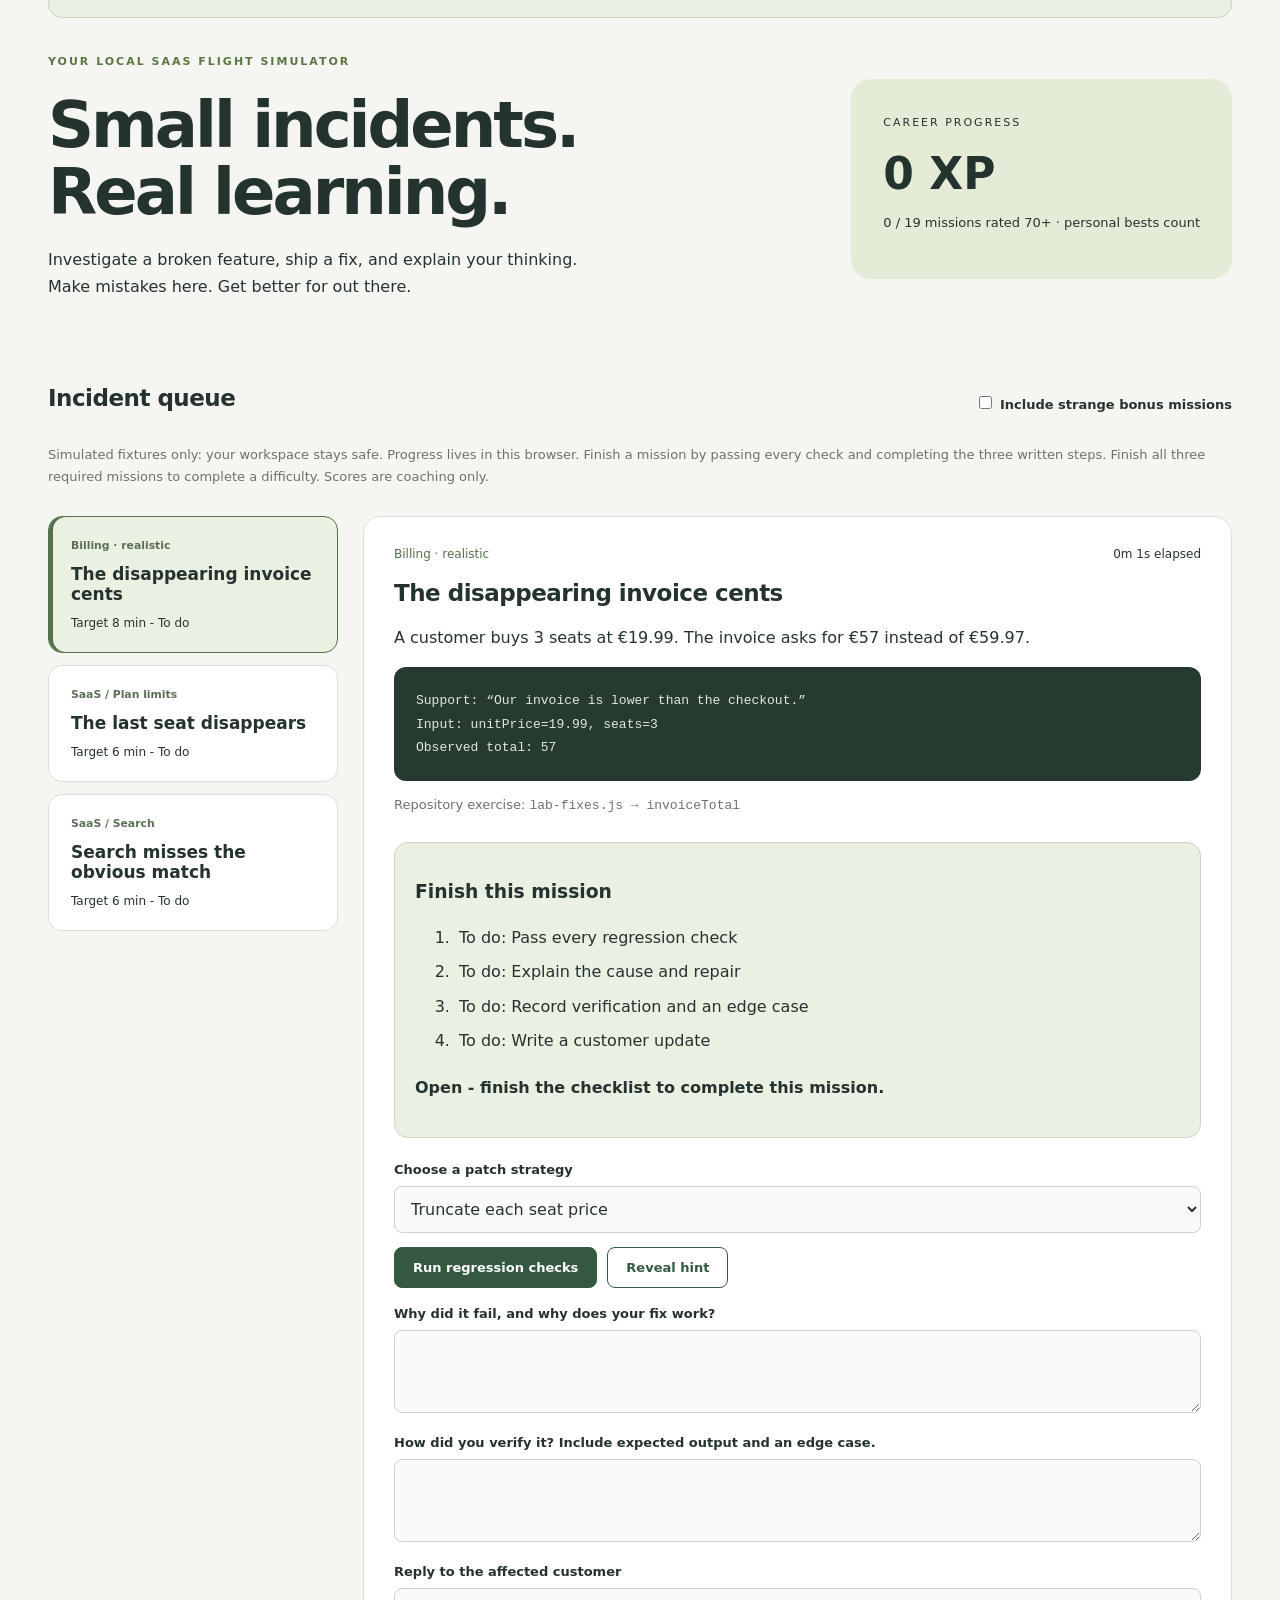
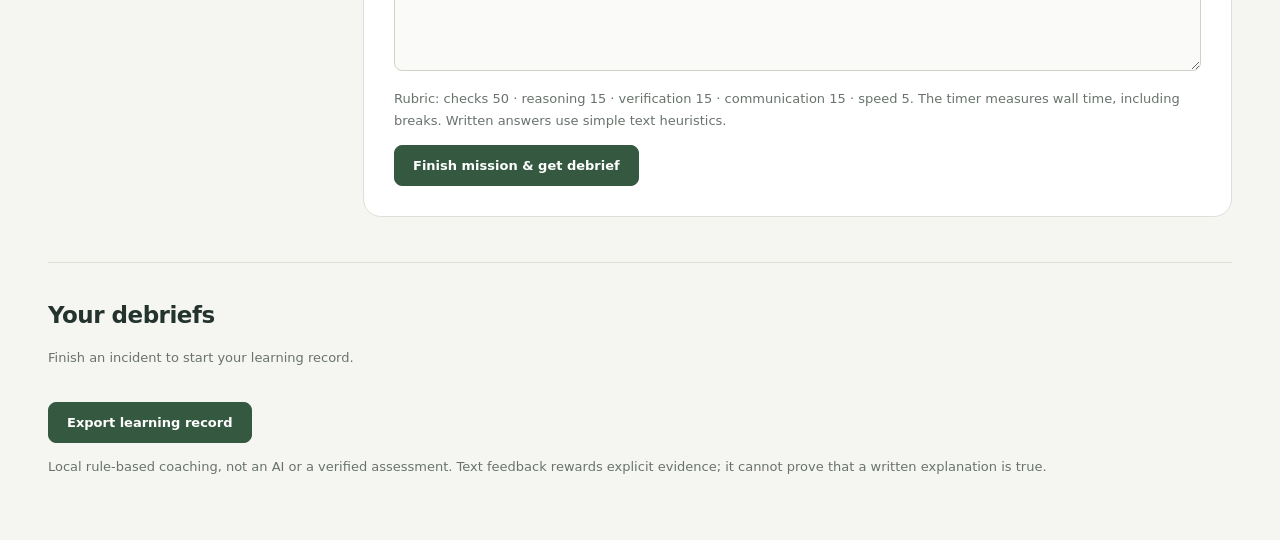
==== commit f7c8f1cc: "Refactor UI elements and improve task management features - Updated inbox button to display unread c" ====
--- a/lab.html
+++ b/lab.html
@@ -9,7 +9,7 @@
     <div class="tutorial-body">
       <p>This lab is a small incident simulator. You investigate a reported problem, choose a repair, test it, and explain the result. You can finish everything in the browser without writing code.</p>
       <div class="tutorial-grid">
-        <section><h2>Choose what to practice</h2><p><strong>SaaS</strong> means Software as a Service: software used by customers over the internet. These missions cover tasks, billing, plans, and access.</p><p><strong>CPaaS</strong> means Communications Platform as a Service: building blocks for communication. These missions use messaging, delivery, routing, and queue fixtures.</p><p>Beginner missions focus on one calculation or rule. Intermediate missions combine inputs and edge cases. Advanced missions combine access, lifecycle, or timing rules. All difficulties are available from the start.</p></section>
+        <section><h2>Choose what to practice</h2><p><strong>SaaS</strong> means Software as a Service: software used by customers over the internet. These missions cover tasks, billing, plans, and access.</p><p><strong>CPaaS</strong> means Communications Platform as a Service: building blocks for communication. These missions use messaging, delivery, routing, and queue fixtures.</p><p>Beginner missions focus on one calculation or rule. Intermediate missions combine inputs and edge cases. Hard missions combine access, lifecycle, or timing rules. All difficulties are available from the start.</p></section>
         <section><h2>Your mission workflow</h2><ol>
           <li><strong>Read the incident.</strong> Identify what happened, the input that triggered it, and the expected result in the evidence box.</li>
           <li><strong>Run the initial strategy.</strong> Click Run regression checks. FAIL shows an actual result that differs from the expected result.</li>
@@ -50,7 +50,7 @@
   </details>
 
   <label class="track-picker" for="track">Practice track<select id="track"><option value="saas">SaaS · Software as a Service</option><option value="cpaas">CPaaS · Communications Platform as a Service</option></select></label>
-  <label class="track-picker" for="difficulty">Difficulty<select id="difficulty"><option value="beginner">Beginner</option><option value="intermediate">Intermediate</option><option value="advanced">Advanced</option></select></label>
+  <label class="track-picker" for="difficulty">Difficulty<select id="difficulty"><option value="beginner">Beginner</option><option value="intermediate">Intermediate</option><option value="advanced">Hard</option></select></label>
   <section id="curriculum" class="curriculum" aria-live="polite"></section>
   <section class="hero"><div><p class="eyebrow">YOUR LOCAL SAAS FLIGHT SIMULATOR</p><h1>Small incidents.<br>Real learning.</h1><p>Investigate a broken feature, ship a fix, and explain your thinking. Make mistakes here. Get better for out there.</p></div><div class="rank"><span>CAREER PROGRESS</span><strong id="xp">0 XP</strong><p id="progress">Your first incident is waiting.</p></div></section>
   <div class="toolbar"><h2>Incident queue</h2><label><input type="checkbox" id="bonus"> Include strange bonus missions</label></div>
